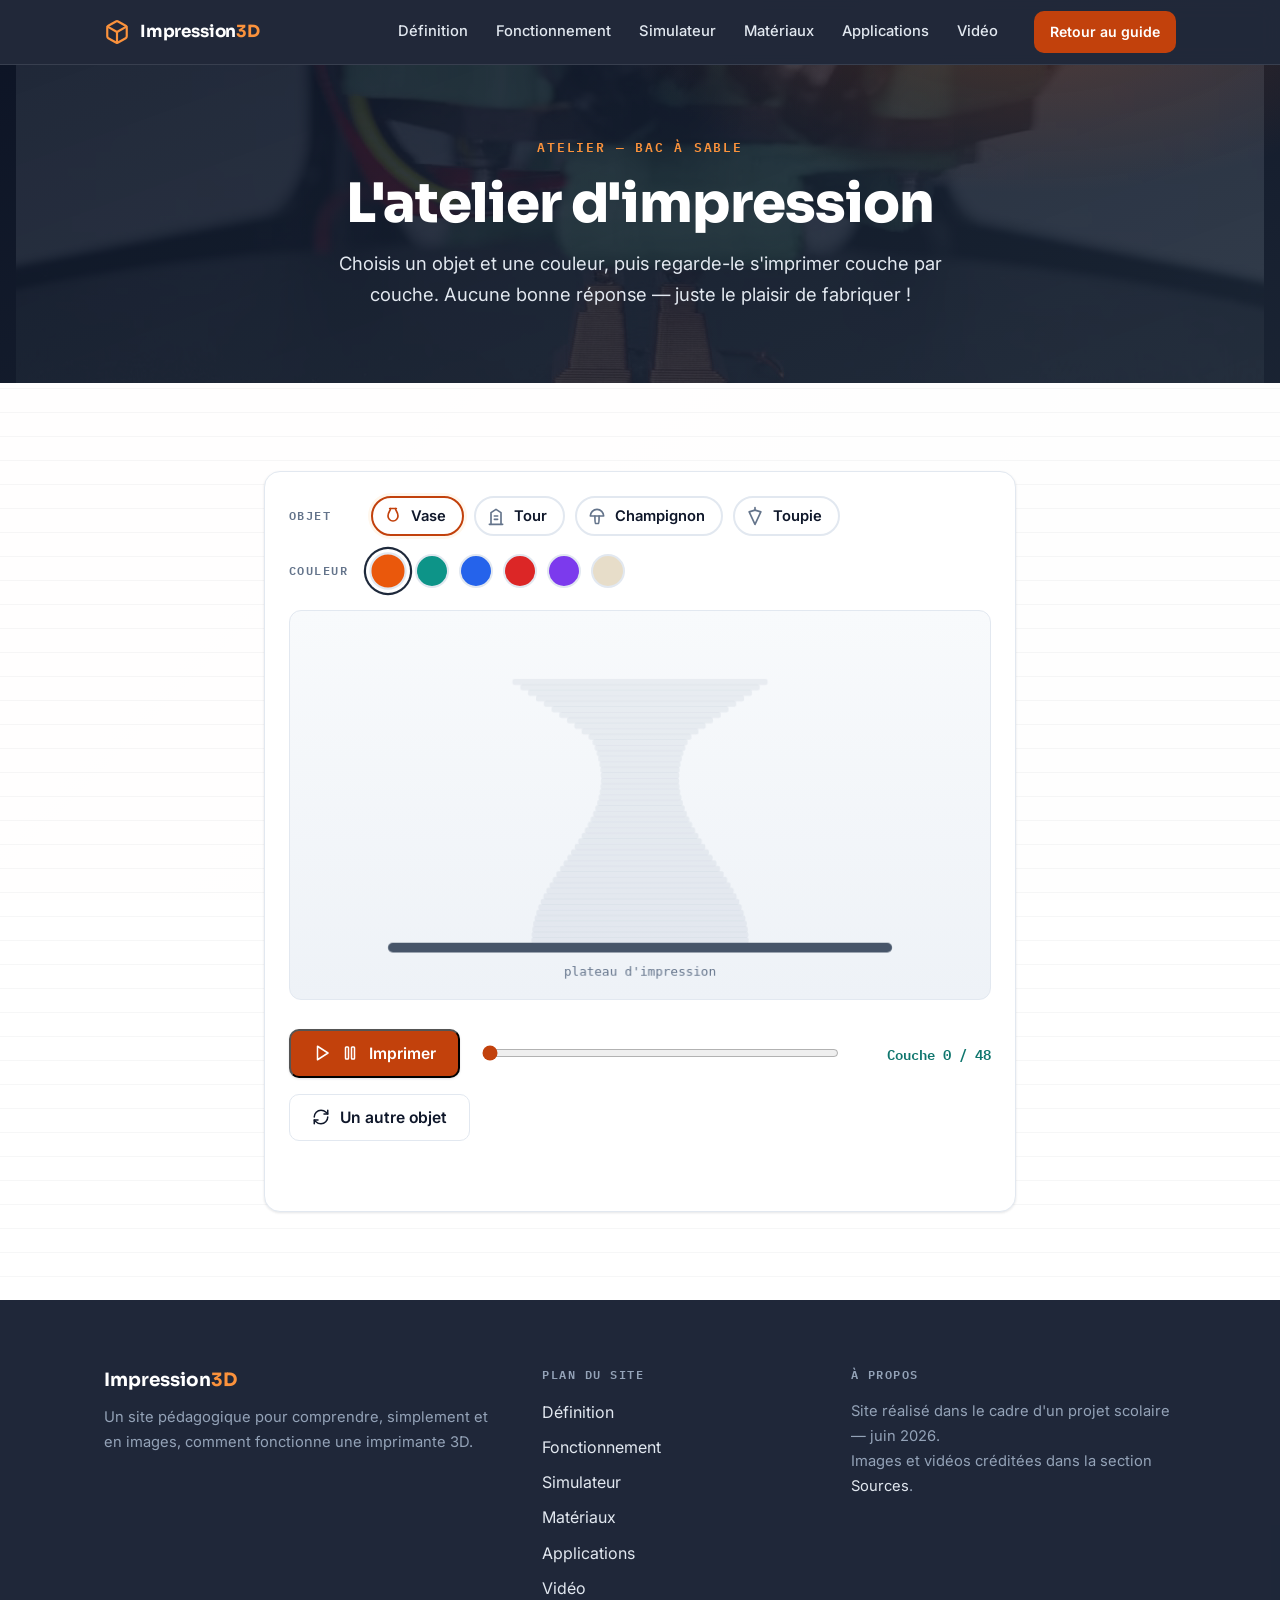
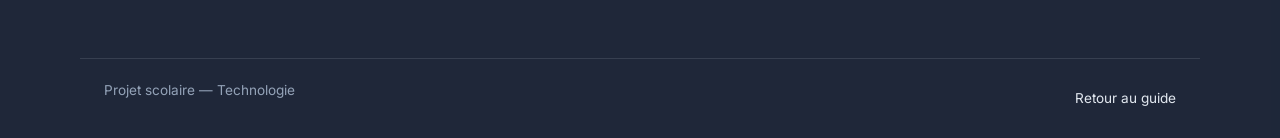
==== atelier.html @ 4b85662d "Site : comment fonctionne une imprimante 3D Site informatif en français (HTML/CSS/JS) avec guide ill" ====
<!DOCTYPE html>
<html lang="fr">
<head>
    <meta charset="UTF-8">
    <meta name="viewport" content="width=device-width, initial-scale=1.0">
    <meta name="description" content="L'atelier d'impression 3D : choisis un objet et une couleur de filament, puis regarde-le s'imprimer couche par couche.">
    <title>L'atelier — Impression 3D</title>
    <link rel="preconnect" href="https://fonts.googleapis.com">
    <link rel="preconnect" href="https://fonts.gstatic.com" crossorigin>
    <link href="https://fonts.googleapis.com/css2?family=Inter:ital,wght@0,400;0,500;0,600;1,400&family=Sora:wght@600;700;800&family=IBM+Plex+Mono:wght@500;600&display=swap" rel="stylesheet">
    <link rel="stylesheet" href="style.css">
    <script src="script.js" defer></script>
</head>
<body>

<!-- ===== Barre de navigation ===== -->
<header class="navbar">
    <div class="container navbar-inner">
        <a class="logo" href="index.html" aria-label="Retour à l'accueil">
            <svg class="logo-mark" viewBox="0 0 24 24" fill="none" stroke="currentColor" stroke-width="2" stroke-linecap="round" stroke-linejoin="round" aria-hidden="true">
                <path d="M21 8a2 2 0 0 0-1-1.73l-7-4a2 2 0 0 0-2 0l-7 4A2 2 0 0 0 3 8v8a2 2 0 0 0 1 1.73l7 4a2 2 0 0 0 2 0l7-4A2 2 0 0 0 21 16Z"/>
                <path d="m3.3 7 8.7 5 8.7-5"/><path d="M12 22V12"/>
            </svg>
            <span class="logo-text">Impression<span class="logo-accent">3D</span></span>
        </a>
        <nav class="nav-links" id="menu-principal" aria-label="Navigation principale">
            <a href="index.html#definition">Définition</a>
            <a href="index.html#fonctionnement">Fonctionnement</a>
            <a href="index.html#simulateur">Simulateur</a>
            <a href="index.html#materiaux">Matériaux</a>
            <a href="index.html#applications">Applications</a>
            <a href="index.html#video">Vidéo</a>
        </nav>
        <a class="btn btn-nav" href="index.html">Retour au guide</a>
        <button class="menu-burger" type="button" aria-expanded="false" aria-controls="menu-principal" aria-label="Ouvrir le menu">
            <svg viewBox="0 0 24 24" fill="none" stroke="currentColor" stroke-width="2" stroke-linecap="round" stroke-linejoin="round" aria-hidden="true"><line x1="4" x2="20" y1="6" y2="6"/><line x1="4" x2="20" y1="12" y2="12"/><line x1="4" x2="20" y1="18" y2="18"/></svg>
        </button>
    </div>
</header>

<!-- ===== En-tête de page (vidéo en boucle) ===== -->
<div class="entete-page">
    <video class="entete-video" autoplay muted loop playsinline aria-hidden="true" tabindex="-1">
        <source src="videos/impression-3d-timelapse.webm" type="video/webm">
    </video>
    <div class="entete-overlay" aria-hidden="true"></div>
    <div class="container narrow entete-contenu">
        <p class="eyebrow eyebrow-light centre">Atelier — bac à sable</p>
        <h1>L'atelier d'impression</h1>
        <p class="lead centre">
            Choisis un objet et une couleur, puis regarde-le s'imprimer couche par couche.
            Aucune bonne réponse — juste le plaisir de fabriquer&nbsp;!
        </p>
    </div>
</div>

<main>
    <section class="section">
        <div class="container narrow">

            <div class="simulateur-carte">
                <!-- Sélecteurs : objet + couleur -->
                <div class="atelier-pickers">
                    <div class="picker-groupe">
                        <span class="picker-label" id="label-objet">Objet</span>
                        <div class="chips" role="group" aria-labelledby="label-objet">
                            <button type="button" class="chip-objet actif" data-objet="0" aria-pressed="true">
                                <svg viewBox="0 0 24 24" fill="none" stroke="currentColor" stroke-width="2" stroke-linecap="round" stroke-linejoin="round" aria-hidden="true"><path d="M8 3h8"/><path d="M9 3c0 3-3 4-3 9a6 6 0 0 0 12 0c0-5-3-6-3-9"/></svg>
                                Vase
                            </button>
                            <button type="button" class="chip-objet" data-objet="1" aria-pressed="false">
                                <svg viewBox="0 0 24 24" fill="none" stroke="currentColor" stroke-width="2" stroke-linecap="round" stroke-linejoin="round" aria-hidden="true"><path d="M6 22V8l6-4 6 4v14"/><path d="M4 22h16"/><path d="M10 12h4M10 16h4"/></svg>
                                Tour
                            </button>
                            <button type="button" class="chip-objet" data-objet="2" aria-pressed="false">
                                <svg viewBox="0 0 24 24" fill="none" stroke="currentColor" stroke-width="2" stroke-linecap="round" stroke-linejoin="round" aria-hidden="true"><path d="M4 12a8 8 0 0 1 16 0Z"/><path d="M9.5 12c0 4 0 9 .5 9h4c.5 0 .5-5 .5-9"/></svg>
                                Champignon
                            </button>
                            <button type="button" class="chip-objet" data-objet="3" aria-pressed="false">
                                <svg viewBox="0 0 24 24" fill="none" stroke="currentColor" stroke-width="2" stroke-linecap="round" stroke-linejoin="round" aria-hidden="true"><path d="M12 2v3"/><path d="M5 7l7-2 7 2-7 15z"/></svg>
                                Toupie
                            </button>
                        </div>
                    </div>
                    <div class="picker-groupe">
                        <span class="picker-label" id="label-couleur">Couleur</span>
                        <div class="chips" role="group" aria-labelledby="label-couleur">
                            <button type="button" class="chip-couleur actif" data-hex="#ea580c" style="background-color:#ea580c" aria-label="Orange" aria-pressed="true"></button>
                            <button type="button" class="chip-couleur" data-hex="#0d9488" style="background-color:#0d9488" aria-label="Turquoise" aria-pressed="false"></button>
                            <button type="button" class="chip-couleur" data-hex="#2563eb" style="background-color:#2563eb" aria-label="Bleu" aria-pressed="false"></button>
                            <button type="button" class="chip-couleur" data-hex="#dc2626" style="background-color:#dc2626" aria-label="Rouge" aria-pressed="false"></button>
                            <button type="button" class="chip-couleur" data-hex="#7c3aed" style="background-color:#7c3aed" aria-label="Violet" aria-pressed="false"></button>
                            <button type="button" class="chip-couleur" data-hex="#e7ddc9" style="background-color:#e7ddc9" aria-label="Ivoire" aria-pressed="false"></button>
                        </div>
                    </div>
                </div>

                <canvas id="canvas-impression" width="720" height="400"
                        role="img" aria-label="Atelier : l'objet choisi est imprimé couche par couche dans la couleur choisie"></canvas>

                <div class="simulateur-controles">
                    <button id="btn-lecture" class="btn btn-primary" type="button">
                        <svg id="icone-play" viewBox="0 0 24 24" fill="none" stroke="currentColor" stroke-width="2" stroke-linecap="round" stroke-linejoin="round" aria-hidden="true"><path d="m6 3 14 9-14 9V3z"/></svg>
                        <svg id="icone-pause" viewBox="0 0 24 24" fill="none" stroke="currentColor" stroke-width="2" stroke-linecap="round" stroke-linejoin="round" aria-hidden="true" hidden><rect x="14" y="4" width="4" height="16" rx="1"/><rect x="6" y="4" width="4" height="16" rx="1"/></svg>
                        <span id="btn-lecture-texte">Imprimer</span>
                    </button>
                    <input type="range" id="curseur-couches" min="0" max="48" value="0" step="1"
                           aria-label="Nombre de couches imprimées">
                    <p class="compteur-couches" aria-live="polite"><span id="affichage-couches">Couche 0 / 48</span></p>
                </div>

                <div class="atelier-actions">
                    <button id="btn-nouvel-objet" class="btn btn-secondaire" type="button">
                        <svg viewBox="0 0 24 24" fill="none" stroke="currentColor" stroke-width="2" stroke-linecap="round" stroke-linejoin="round" aria-hidden="true"><path d="M3 12a9 9 0 0 1 9-9 9.75 9.75 0 0 1 6.74 2.74L21 8"/><path d="M21 3v5h-5"/><path d="M21 12a9 9 0 0 1-9 9 9.75 9.75 0 0 1-6.74-2.74L3 16"/><path d="M3 21v-5h5"/></svg>
                        Un autre objet
                    </button>
                </div>

                <p class="atelier-fait" aria-live="polite"></p>

                <noscript><p class="noscript-avert">Active JavaScript pour utiliser l'atelier interactif.</p></noscript>
            </div>

        </div>
    </section>
</main>

<!-- ===== Pied de page ===== -->
<footer class="footer">
    <div class="container footer-grid">
        <div>
            <p class="footer-logo">Impression<span class="logo-accent">3D</span></p>
            <p class="footer-blurb">
                Un site pédagogique pour comprendre, simplement et en images,
                comment fonctionne une imprimante 3D.
            </p>
        </div>
        <nav aria-label="Plan du site">
            <p class="footer-titre">Plan du site</p>
            <ul>
                <li><a href="index.html#definition">Définition</a></li>
                <li><a href="index.html#fonctionnement">Fonctionnement</a></li>
                <li><a href="index.html#simulateur">Simulateur</a></li>
                <li><a href="index.html#materiaux">Matériaux</a></li>
                <li><a href="index.html#applications">Applications</a></li>
                <li><a href="index.html#video">Vidéo</a></li>
            </ul>
        </nav>
        <div>
            <p class="footer-titre">À propos</p>
            <p class="footer-blurb">
                Site réalisé dans le cadre d'un projet scolaire — juin 2026.<br>
                Images et vidéos créditées dans la section <a href="index.html#sources">Sources</a>.
            </p>
        </div>
    </div>
    <div class="container footer-bas">
        <p>Projet scolaire — Technologie</p>
        <a href="index.html">Retour au guide</a>
    </div>
</footer>

<button id="retour-haut" type="button" aria-label="Retour en haut de la page" hidden>
    <svg viewBox="0 0 24 24" fill="none" stroke="currentColor" stroke-width="2" stroke-linecap="round" stroke-linejoin="round" aria-hidden="true"><path d="m18 15-6-6-6 6"/></svg>
</button>

</body>
</html>
---- style.css ----
/* =====================================================
   Impression 3D — feuille de style
   Système de design :
   - Polices : Sora (titres), Inter (texte), IBM Plex Mono (données)
   - Couleurs sémantiques : encre ardoise + orange filament + sarcelle
   - Espacement : gamme de 8 px — Rayons : 8 / 12 / 16 px
   ===================================================== */

:root {
    /* Couleurs */
    --encre: #0f172a;
    --encre-2: #1e293b;
    --encre-douce: #475569;
    --encre-legere: #64748b;
    --surface: #ffffff;
    --fond: #f8fafc;
    --bordure: #e2e8f0;
    --primaire: #ea580c;          /* orange filament — décor */
    --primaire-fort: #c2410c;     /* orange foncé — texte & boutons (AA) */
    --primaire-pale: #fff7ed;
    --sarcelle: #0d9488;
    --sarcelle-fonce: #0f766e;
    --sarcelle-pale: #f0fdfa;
    --sur-sombre: #e2e8f0;
    --sur-sombre-vif: #fb923c;

    /* Typographie */
    --police-titres: "Sora", "Segoe UI", system-ui, sans-serif;
    --police-texte: "Inter", "Segoe UI", system-ui, sans-serif;
    --police-mono: "IBM Plex Mono", "Consolas", monospace;

    /* Effets */
    --ombre-1: 0 1px 3px rgba(15, 23, 42, 0.08), 0 1px 2px rgba(15, 23, 42, 0.04);
    --ombre-2: 0 10px 25px -5px rgba(15, 23, 42, 0.12), 0 4px 10px -6px rgba(15, 23, 42, 0.08);
    --ombre-3: 0 25px 50px -12px rgba(15, 23, 42, 0.28);
    --rayon: 12px;
    --rayon-g: 16px;
    --transition: 200ms ease-out;
}

* { box-sizing: border-box; }

html {
    scroll-behavior: smooth;
}

@media (prefers-reduced-motion: reduce) {
    html { scroll-behavior: auto; }
    *, *::before, *::after {
        animation: none !important;
        transition: none !important;
    }
    /* La brume reste affichée, figée dans un état centré agréable */
    body::before { background-position: 50% 50%; }
}

body {
    margin: 0;
    font-family: var(--police-texte);
    font-size: 1rem;
    line-height: 1.7;
    color: var(--encre);
    background-color: var(--fond);
    -webkit-font-smoothing: antialiased;
}

/* ===== Brume d'atelier — ambiance derrière tout le site (CSS seul) =====
   Un dégradé très léger aux couleurs de la marque dérive lentement.
   Il transparaît à travers les sections translucides : les zones claires
   « respirent » sans vidéo de fond et sans nuire à la lecture. */
body::before {
    content: "";
    position: fixed;
    inset: 0;
    z-index: -2;
    pointer-events: none;
    background: linear-gradient(-45deg,
        rgba(234, 88, 12, 0.07),
        rgba(13, 148, 136, 0.06),
        rgba(15, 23, 42, 0.04),
        rgba(234, 88, 12, 0.06));
    background-size: 400% 400%;
    animation: derive 20s ease-in-out infinite;
}

@keyframes derive {
    0%   { background-position: 0% 0%; }
    50%  { background-position: 100% 100%; }
    100% { background-position: 0% 0%; }
}

::selection {
    background: var(--primaire);
    color: #ffffff;
}

:focus-visible {
    outline: 3px solid var(--primaire);
    outline-offset: 2px;
    border-radius: 4px;
}

img { display: block; max-width: 100%; height: auto; }

.container {
    max-width: 1120px;
    margin: 0 auto;
    padding: 0 24px;
}

.container.narrow { max-width: 800px; }

/* Les ancres s'arrêtent sous la barre de navigation collante */
section[id] { scroll-margin-top: 88px; }

/* =====================================================
   Typographie
   ===================================================== */

h1, h2, h3 {
    font-family: var(--police-titres);
    line-height: 1.2;
    margin: 0 0 16px;
    letter-spacing: -0.02em;
    color: var(--encre);
}

h1 { font-size: clamp(2.2rem, 4.5vw, 3.4rem); font-weight: 800; }
h2 { font-size: clamp(1.6rem, 3vw, 2.2rem); font-weight: 700; }
h3 { font-size: 1.2rem; font-weight: 700; margin-bottom: 8px; }

p { margin: 0 0 16px; }

.centre { text-align: center; }            /* mise en forme : centré */

.eyebrow {
    font-family: var(--police-mono);
    font-size: 0.8rem;
    font-weight: 600;
    text-transform: uppercase;
    letter-spacing: 0.14em;
    color: var(--primaire-fort);            /* couleur de police n°2 */
    margin-bottom: 12px;
}

.eyebrow-light { color: var(--sur-sombre-vif); }

.lead {
    font-size: 1.15rem;
    color: var(--sur-sombre);
    max-width: 34em;
}

.section-intro {
    color: var(--encre-douce);              /* couleur de police n°3 */
    max-width: 44em;
    margin: 0 auto 40px;
}

.texte-accent { color: var(--primaire-fort); }

.donnee {
    font-family: var(--police-mono);
    font-weight: 600;
    font-size: 0.92em;
    color: var(--primaire-fort);
    background: var(--primaire-pale);
    padding: 1px 6px;
    border-radius: 6px;
    white-space: nowrap;
}

/* =====================================================
   Barre de navigation
   ===================================================== */

.navbar {
    position: sticky;
    top: 0;
    z-index: 100;
    background: rgba(15, 23, 42, 0.92);
    backdrop-filter: blur(10px);
    border-bottom: 1px solid rgba(226, 232, 240, 0.12);
}

.navbar-inner {
    display: flex;
    align-items: center;
    gap: 24px;
    height: 64px;
}

.logo {
    display: inline-flex;
    align-items: center;
    gap: 10px;
    text-decoration: none;
    color: #ffffff;
}

.logo-mark {
    width: 26px;
    height: 26px;
    color: var(--sur-sombre-vif);
    flex-shrink: 0;
}

.logo-text {
    font-family: var(--police-titres);
    font-weight: 700;
    font-size: 1.05rem;
    letter-spacing: -0.01em;
}

.logo-accent { color: var(--sur-sombre-vif); }

.nav-links {
    display: flex;
    gap: 4px;
    margin-left: auto;
}

.nav-links a {
    color: var(--sur-sombre);
    text-decoration: none;
    font-size: 0.92rem;
    font-weight: 500;
    padding: 8px 12px;
    border-radius: 8px;
    transition: color var(--transition), background-color var(--transition);
}

.nav-links a:hover {
    color: #ffffff;
    background: rgba(255, 255, 255, 0.08);
}

/* Lien de la section en cours de lecture (scrollspy) */
.nav-links a.actif {
    color: #ffffff;
    background: rgba(251, 146, 60, 0.16);
}

/* Bouton du menu mobile */
.menu-burger {
    display: none;
    align-items: center;
    justify-content: center;
    width: 44px;
    height: 44px;
    background: none;
    border: 1px solid rgba(255, 255, 255, 0.25);
    border-radius: 10px;
    color: #ffffff;
    cursor: pointer;
}

.menu-burger svg { width: 22px; height: 22px; }

/* =====================================================
   Boutons
   ===================================================== */

.btn {
    display: inline-flex;
    align-items: center;
    gap: 10px;
    font-family: var(--police-texte);
    font-weight: 600;
    font-size: 0.98rem;
    text-decoration: none;
    padding: 13px 22px;
    border-radius: 10px;
    cursor: pointer;
    transition: background-color var(--transition), transform var(--transition), box-shadow var(--transition);
}

.btn svg { width: 18px; height: 18px; flex-shrink: 0; }

.btn:active { transform: scale(0.97); }

.btn-primary {
    background: var(--primaire-fort);
    color: #ffffff;
    box-shadow: var(--ombre-1);
}

.btn-primary:hover {
    background: #9a3412;
    box-shadow: var(--ombre-2);
    transform: translateY(-1px);
}

.btn-ghost {
    color: #ffffff;
    border: 1px solid rgba(255, 255, 255, 0.28);
}

.btn-ghost:hover { background: rgba(255, 255, 255, 0.08); }

.btn-nav {
    background: var(--primaire-fort);
    color: #ffffff;
    font-size: 0.88rem;
    padding: 9px 16px;
    white-space: nowrap;
    margin-left: auto;
}

/* Sur grand écran, le menu pousse déjà le bouton à droite */
@media (min-width: 761px) {
    .btn-nav { margin-left: 0; }
}

.btn-nav:hover { background: #9a3412; }

/* =====================================================
   Section héros
   ===================================================== */

.hero {
    position: relative;
    overflow: hidden;
    background: linear-gradient(160deg, #0f172a 0%, #1e293b 100%);  /* secours si la vidéo ne charge pas */
    color: #ffffff;
    padding: 88px 0 96px;
}

/* Vidéo en boucle, propre au héros (décorative) */
.hero-video {
    position: absolute;
    inset: 0;
    width: 100%;
    height: 100%;
    object-fit: cover;
}

/* Voile sombre : garantit la lisibilité du texte sur la vidéo */
.hero-overlay {
    position: absolute;
    inset: 0;
    background:
        radial-gradient(900px 420px at 85% -10%, rgba(234, 88, 12, 0.22), transparent 60%),
        radial-gradient(700px 380px at -10% 110%, rgba(13, 148, 136, 0.18), transparent 60%),
        linear-gradient(160deg, rgba(15, 23, 42, 0.92) 0%, rgba(15, 23, 42, 0.85) 55%, rgba(30, 41, 59, 0.90) 100%);
}

.hero-grid {
    position: relative;
    z-index: 1;
    display: grid;
    grid-template-columns: 1.05fr 0.95fr;
    gap: 56px;
    align-items: center;
}

.hero h1 { color: #ffffff; margin-bottom: 20px; }

.text-gradient {
    background: linear-gradient(90deg, #fb923c, #fbbf24);
    -webkit-background-clip: text;
    background-clip: text;
    color: transparent;
}

.hero-actions {
    display: flex;
    flex-wrap: wrap;
    gap: 14px;
    margin: 28px 0 40px;
}

.hero-stats {
    display: flex;
    gap: 40px;
    margin: 0;
    padding: 24px 0 0;
    border-top: 1px solid rgba(255, 255, 255, 0.14);
}

.stat-value {
    font-family: var(--police-mono);
    font-size: 1.35rem;
    font-weight: 600;
    color: var(--sur-sombre-vif);            /* couleur de police n°4 */
}

.stat-label {
    margin: 2px 0 0;
    font-size: 0.85rem;
    color: #94a3b8;
}

.hero-media { position: relative; }

.media-frame {
    margin: 0;
    background: var(--surface);
    border-radius: var(--rayon-g);
    padding: 10px;
    box-shadow: var(--ombre-3);
}

.media-frame img {
    border-radius: calc(var(--rayon-g) - 6px);
    width: 100%;
    aspect-ratio: 4 / 3;
    object-fit: cover;
}

#materiaux .media-frame { box-shadow: var(--ombre-2); }
#materiaux .media-frame img { aspect-ratio: 16 / 10; }

.media-frame figcaption {
    font-size: 0.78rem;
    font-style: italic;
    color: var(--encre-legere);
    padding: 8px 6px 2px;
}

.floating-badge {
    position: absolute;
    top: -18px;
    left: -14px;
    display: inline-flex;
    align-items: center;
    gap: 8px;
    background: var(--surface);
    color: var(--encre);
    font-weight: 600;
    font-size: 0.85rem;
    padding: 10px 16px;
    border-radius: 999px;
    box-shadow: var(--ombre-2);
}

.floating-badge svg { width: 18px; height: 18px; color: var(--primaire-fort); }

/* =====================================================
   Sections
   ===================================================== */

/* Sections translucides : la brume colorée transparaît subtilement.
   Une fine texture de « lignes de couche » rappelle l'impression 3D. */
.section {
    position: relative;
    overflow: hidden;
    padding: 88px 0;
    background: rgba(255, 255, 255, 0.92);
}

.section-alt { background: rgba(248, 250, 252, 0.86); }

.section::before {
    content: "";
    position: absolute;
    inset: 0;
    z-index: 0;
    pointer-events: none;
    background: repeating-linear-gradient(
        0deg,
        transparent 0 23px,
        rgba(15, 23, 42, 0.035) 23px 24px);
}

.section > .container { position: relative; z-index: 1; }

/* =====================================================
   Cartes
   ===================================================== */

.cards-3 {
    display: grid;
    grid-template-columns: repeat(3, 1fr);
    gap: 24px;
    margin-bottom: 48px;
}

.cards-grid {
    display: grid;
    grid-template-columns: repeat(auto-fit, minmax(230px, 1fr));
    gap: 24px;
}

.card {
    background: var(--surface);
    border: 1px solid var(--bordure);
    border-radius: var(--rayon-g);
    padding: 28px;
    box-shadow: var(--ombre-1);
    transition: transform var(--transition), box-shadow var(--transition);
}

.card:hover {
    transform: translateY(-4px);
    box-shadow: var(--ombre-2);
}

.card p:last-child { margin-bottom: 0; color: var(--encre-douce); font-size: 0.95rem; }

.card-icon {
    display: inline-flex;
    align-items: center;
    justify-content: center;
    width: 48px;
    height: 48px;
    border-radius: 12px;
    background: var(--primaire-pale);
    color: var(--primaire-fort);
    margin-bottom: 18px;
}

.card-icon svg { width: 24px; height: 24px; }

.card-icon-teal {
    background: var(--sarcelle-pale);
    color: var(--sarcelle-fonce);
}

.card-step {
    font-family: var(--police-mono);
    font-size: 0.75rem;
    font-weight: 600;
    text-transform: uppercase;
    letter-spacing: 0.12em;
    color: var(--encre-legere);
    margin-bottom: 4px;
}

.card-compacte { padding: 24px; }

/* =====================================================
   Encadré, schéma, citation
   ===================================================== */

.callout {
    display: flex;
    gap: 16px;
    align-items: flex-start;
    background: var(--primaire-pale);
    border: 1px solid #fed7aa;
    border-radius: var(--rayon);
    padding: 18px 22px;
    margin-top: 32px;
}

.callout-icon {
    width: 24px;
    height: 24px;
    color: var(--primaire-fort);
    flex-shrink: 0;
    margin-top: 4px;
}

.callout p { margin: 0; }

.diagramme {
    margin: 0;
    background: var(--surface);
    border: 1px solid var(--bordure);
    border-radius: var(--rayon-g);
    padding: 28px;
    box-shadow: var(--ombre-1);
    text-align: center;
}

.diagramme svg { max-width: 760px; width: 100%; height: auto; }

.diagramme figcaption {
    font-size: 0.82rem;
    font-style: italic;
    color: var(--encre-legere);
    margin-top: 10px;
}

.citation {
    text-align: right;                       /* mise en forme : aligné à droite */
    font-family: var(--police-titres);
    font-size: 1.25rem;
    font-weight: 600;
    line-height: 1.5;
    color: var(--encre-2);
    border-right: 4px solid var(--primaire);
    padding: 8px 24px 8px 0;
    margin: 56px 0 0 auto;
    max-width: 36em;
}

.citation cite {
    display: block;
    font-family: var(--police-texte);
    font-style: normal;
    font-weight: 400;
    font-size: 0.9rem;
    color: var(--encre-legere);
    margin-top: 10px;
}

/* =====================================================
   Disposition à deux colonnes
   ===================================================== */

.deux-colonnes {
    display: grid;
    grid-template-columns: 1fr 1fr;
    gap: 48px;
    align-items: center;
    margin: 40px 0 48px;
}

/* =====================================================
   Tableau
   ===================================================== */

.table-wrap {
    background: var(--surface);
    border: 1px solid var(--bordure);
    border-radius: var(--rayon-g);
    box-shadow: var(--ombre-1);
    overflow-x: auto;
}

table {
    width: 100%;
    border-collapse: collapse;
    font-size: 0.95rem;
}

caption {
    caption-side: top;
    text-align: left;
    font-family: var(--police-titres);
    font-weight: 700;
    color: var(--encre);
    padding: 20px 24px 12px;
}

th, td {
    padding: 14px 24px;
    text-align: left;
    border-top: 1px solid var(--bordure);
    vertical-align: top;
}

thead th {
    font-family: var(--police-mono);
    font-size: 0.75rem;
    font-weight: 600;
    text-transform: uppercase;
    letter-spacing: 0.1em;
    color: var(--encre-legere);
    background: var(--fond);
}

tbody th {
    font-family: var(--police-titres);
    font-weight: 700;
    color: var(--primaire-fort);
    white-space: nowrap;
}

tbody td { color: var(--encre-douce); }

tbody tr { transition: background-color var(--transition); }
tbody tr:hover { background: var(--fond); }

.badge {
    display: inline-block;
    font-size: 0.8rem;
    font-weight: 600;
    padding: 3px 12px;
    border-radius: 999px;
    white-space: nowrap;
}

.badge-vert  { background: #dcfce7; color: #166534; }   /* couleur n°5 */
.badge-ambre { background: #fef3c7; color: #92400e; }   /* couleur n°6 */
.badge-rouge { background: #fee2e2; color: #991b1b; }   /* couleur n°7 */

/* =====================================================
   Vidéo
   ===================================================== */

.cadre-video {
    aspect-ratio: 16 / 9;
    background: var(--encre);
    border-radius: var(--rayon-g);
    overflow: hidden;
    box-shadow: var(--ombre-2);
}

.cadre-video iframe {
    width: 100%;
    height: 100%;
    border: 0;
    display: block;
}

/* =====================================================
   Bande d'appel à l'action (vidéo en boucle)
   ===================================================== */

.bande-cta {
    position: relative;
    overflow: hidden;
    background: linear-gradient(160deg, #0f172a 0%, #1e293b 100%);
    color: #ffffff;
    text-align: center;
    padding: 80px 0;
}

.bande-video {
    position: absolute;
    inset: 0;
    width: 100%;
    height: 100%;
    object-fit: cover;
}

.bande-overlay {
    position: absolute;
    inset: 0;
    background: linear-gradient(160deg, rgba(15, 23, 42, 0.86) 0%, rgba(15, 23, 42, 0.76) 100%);
}

.bande-contenu { position: relative; z-index: 1; }

.bande-contenu h2 { color: #ffffff; }

.bande-contenu p {
    color: var(--sur-sombre);
    margin-bottom: 28px;
}

/* =====================================================
   Simulateur d'impression
   ===================================================== */

.simulateur-carte {
    background: var(--surface);
    border: 1px solid var(--bordure);
    border-radius: var(--rayon-g);
    padding: 24px;
    box-shadow: var(--ombre-1);
}

#canvas-impression {
    width: 100%;
    height: auto;
    background: linear-gradient(180deg, #f8fafc 0%, #eef2f7 100%);
    border: 1px solid var(--bordure);
    border-radius: var(--rayon);
}

.simulateur-controles {
    display: flex;
    align-items: center;
    gap: 20px;
    margin-top: 20px;
}

#curseur-couches {
    flex: 1;
    accent-color: var(--primaire-fort);
    cursor: pointer;
    min-height: 24px;
}

.compteur-couches {
    font-family: var(--police-mono);
    font-size: 0.85rem;
    font-weight: 600;
    color: var(--sarcelle-fonce);
    white-space: nowrap;
    margin: 0;
    min-width: 130px;
    text-align: right;
}

/* =====================================================
   Animations d'apparition au défilement
   ===================================================== */

.reveal {
    opacity: 0;
    transform: translateY(24px);
    transition: opacity 500ms ease-out, transform 500ms ease-out;
}

.reveal.visible {
    opacity: 1;
    transform: none;
}

/* =====================================================
   Bouton « retour en haut »
   ===================================================== */

#retour-haut {
    position: fixed;
    right: 24px;
    bottom: 24px;
    z-index: 90;
    width: 48px;
    height: 48px;
    display: flex;
    align-items: center;
    justify-content: center;
    background: var(--encre);
    color: #ffffff;
    border: none;
    border-radius: 50%;
    box-shadow: var(--ombre-2);
    cursor: pointer;
    transition: background-color var(--transition), transform var(--transition);
}

#retour-haut[hidden] { display: none; }

#retour-haut:hover {
    background: var(--primaire-fort);
    transform: translateY(-2px);
}

#retour-haut svg { width: 22px; height: 22px; }

/* =====================================================
   Sources
   ===================================================== */

.liste-sources {
    list-style: none;
    margin: 0;
    padding: 0;
    display: grid;
    gap: 12px;
}

.liste-sources li {
    background: var(--surface);
    border: 1px solid var(--bordure);
    border-radius: var(--rayon);
    padding: 16px 22px;
    transition: box-shadow var(--transition);
}

.liste-sources li:hover { box-shadow: var(--ombre-1); }

.liste-sources a {
    display: inline-flex;
    align-items: center;
    gap: 8px;
    font-weight: 600;
    color: var(--primaire-fort);
    text-decoration: none;
}

.liste-sources a:hover { text-decoration: underline; }

.liste-sources a svg { width: 15px; height: 15px; flex-shrink: 0; }

.liste-sources span {
    display: block;
    font-size: 0.88rem;
    color: var(--encre-legere);
    margin-top: 2px;
}

/* =====================================================
   Quiz (page quiz.html)
   ===================================================== */

.entete-page {
    position: relative;
    overflow: hidden;
    background: linear-gradient(160deg, #0f172a 0%, #1e293b 100%);
    color: #ffffff;
    text-align: center;
    padding: 72px 0;
}

.entete-video {
    position: absolute;
    inset: 0;
    width: 100%;
    height: 100%;
    object-fit: cover;
}

.entete-overlay {
    position: absolute;
    inset: 0;
    background:
        radial-gradient(700px 320px at 80% -20%, rgba(234, 88, 12, 0.22), transparent 60%),
        linear-gradient(160deg, rgba(15, 23, 42, 0.90) 0%, rgba(30, 41, 59, 0.86) 100%);
}

.entete-contenu { position: relative; z-index: 1; }

.entete-page h1 { color: #ffffff; margin-bottom: 12px; }

.entete-page .lead { margin: 0 auto; }

/* --- Atelier d'impression (sélecteurs d'objet et de couleur) --- */

.atelier-pickers {
    display: flex;
    flex-direction: column;
    gap: 18px;
    margin-bottom: 22px;
}

.picker-groupe {
    display: flex;
    flex-wrap: wrap;
    align-items: center;
    gap: 12px;
}

.picker-label {
    font-family: var(--police-mono);
    font-size: 0.75rem;
    font-weight: 600;
    text-transform: uppercase;
    letter-spacing: 0.12em;
    color: var(--encre-legere);
    min-width: 70px;
}

.chips { display: flex; flex-wrap: wrap; gap: 10px; }

/* Pastilles d'objet : glyphe + nom */
.chip-objet {
    display: inline-flex;
    align-items: center;
    gap: 8px;
    font-family: var(--police-texte);
    font-size: 0.92rem;
    font-weight: 600;
    color: var(--encre);
    background: var(--surface);
    border: 2px solid var(--bordure);
    border-radius: 999px;
    padding: 8px 16px 8px 10px;
    cursor: pointer;
    transition: border-color var(--transition), box-shadow var(--transition), transform var(--transition);
}

.chip-objet svg { width: 20px; height: 20px; color: var(--encre-legere); }

.chip-objet:hover { border-color: var(--primaire); transform: translateY(-1px); }

.chip-objet.actif {
    border-color: var(--primaire-fort);
    box-shadow: 0 0 0 3px var(--primaire-pale);
}

.chip-objet.actif svg { color: var(--primaire-fort); }

/* Pastilles de couleur : ronds de filament */
.chip-couleur {
    width: 34px;
    height: 34px;
    border-radius: 50%;
    border: 2px solid var(--bordure);
    padding: 0;
    cursor: pointer;
    transition: transform var(--transition), box-shadow var(--transition);
}

.chip-couleur:hover { transform: scale(1.1); }

.chip-couleur.actif {
    box-shadow: 0 0 0 3px var(--surface), 0 0 0 5px var(--encre-2);
    transform: scale(1.1);
}

/* Message ludique révélé en fin d'impression */
.atelier-fait {
    display: flex;
    align-items: center;
    gap: 10px;
    background: var(--sarcelle-pale);
    color: #115e59;
    border-radius: var(--rayon);
    padding: 14px 18px;
    margin: 18px 0 0;
    font-size: 0.95rem;
    opacity: 0;
    transition: opacity 300ms ease-out;
}

.atelier-fait.visible { opacity: 1; }

.atelier-fait svg { width: 20px; height: 20px; flex-shrink: 0; color: var(--sarcelle-fonce); }

.atelier-actions {
    display: flex;
    flex-wrap: wrap;
    gap: 12px;
    margin-top: 16px;
}

.btn-secondaire {
    background: var(--surface);
    color: var(--encre);
    border: 1px solid var(--bordure);
}

.btn-secondaire:hover { border-color: var(--encre-legere); background: var(--fond); }

.noscript-avert {
    background: #fee2e2;
    color: #991b1b;
    border-radius: var(--rayon);
    padding: 14px 18px;
    text-align: center;
}

/* =====================================================
   Pied de page
   ===================================================== */

.footer {
    background: rgba(15, 23, 42, 0.93);
    color: var(--sur-sombre);
    padding: 64px 0 0;
}

.footer-grid {
    display: grid;
    grid-template-columns: 1.2fr 0.8fr 1fr;
    gap: 48px;
    padding-bottom: 48px;
}

.footer-logo {
    font-family: var(--police-titres);
    font-weight: 700;
    font-size: 1.15rem;
    color: #ffffff;
    margin-bottom: 10px;
}

.footer-titre {
    font-family: var(--police-mono);
    font-size: 0.78rem;
    font-weight: 600;
    text-transform: uppercase;
    letter-spacing: 0.12em;
    color: #94a3b8;
    margin-bottom: 14px;
}

.footer-blurb { font-size: 0.92rem; color: #94a3b8; }

.footer ul { list-style: none; margin: 0; padding: 0; }
.footer ul li { margin-bottom: 8px; }

.footer a { color: var(--sur-sombre); text-decoration: none; transition: color var(--transition); }
.footer a:hover { color: var(--sur-sombre-vif); }

.footer-bas {
    display: flex;
    justify-content: space-between;
    align-items: center;
    border-top: 1px solid rgba(226, 232, 240, 0.12);
    padding-top: 20px;
    padding-bottom: 20px;
    font-size: 0.85rem;
    color: #94a3b8;
}

/* =====================================================
   Adaptation aux petits écrans
   ===================================================== */

@media (max-width: 900px) {
    .hero-grid { grid-template-columns: 1fr; gap: 40px; }
    .hero { padding: 64px 0; }
    .cards-3 { grid-template-columns: 1fr; }
    .deux-colonnes { grid-template-columns: 1fr; gap: 28px; }
    .footer-grid { grid-template-columns: 1fr; gap: 32px; }
    .hero-stats { flex-wrap: wrap; gap: 24px; }
}

@media (max-width: 760px) {
    .container { padding: 0 16px; }
    .navbar-inner { gap: 8px; }
    .menu-burger { display: flex; flex-shrink: 0; }
    .btn-nav { font-size: 0.8rem; padding: 8px 12px; }
    .nav-links { display: none; }

    /* Menu déroulant ouvert par le bouton hamburger */
    .navbar.nav-ouvert .nav-links {
        display: flex;
        flex-direction: column;
        position: absolute;
        top: 64px;
        left: 0;
        right: 0;
        margin: 0;
        padding: 8px 24px 16px;
        background: #0f172a;
        border-bottom: 1px solid rgba(226, 232, 240, 0.12);
        box-shadow: var(--ombre-2);
    }

    .navbar.nav-ouvert .nav-links a { padding: 12px; }

    .section { padding: 56px 0; }
    .citation { text-align: right; font-size: 1.1rem; }
    .floating-badge { top: auto; bottom: -16px; left: 12px; }

    .simulateur-controles { flex-wrap: wrap; }
    .compteur-couches { width: 100%; text-align: left; }

    /* Brume figée sur mobile pour préserver la batterie */
    body::before { animation: none; background-position: 50% 50%; }
}
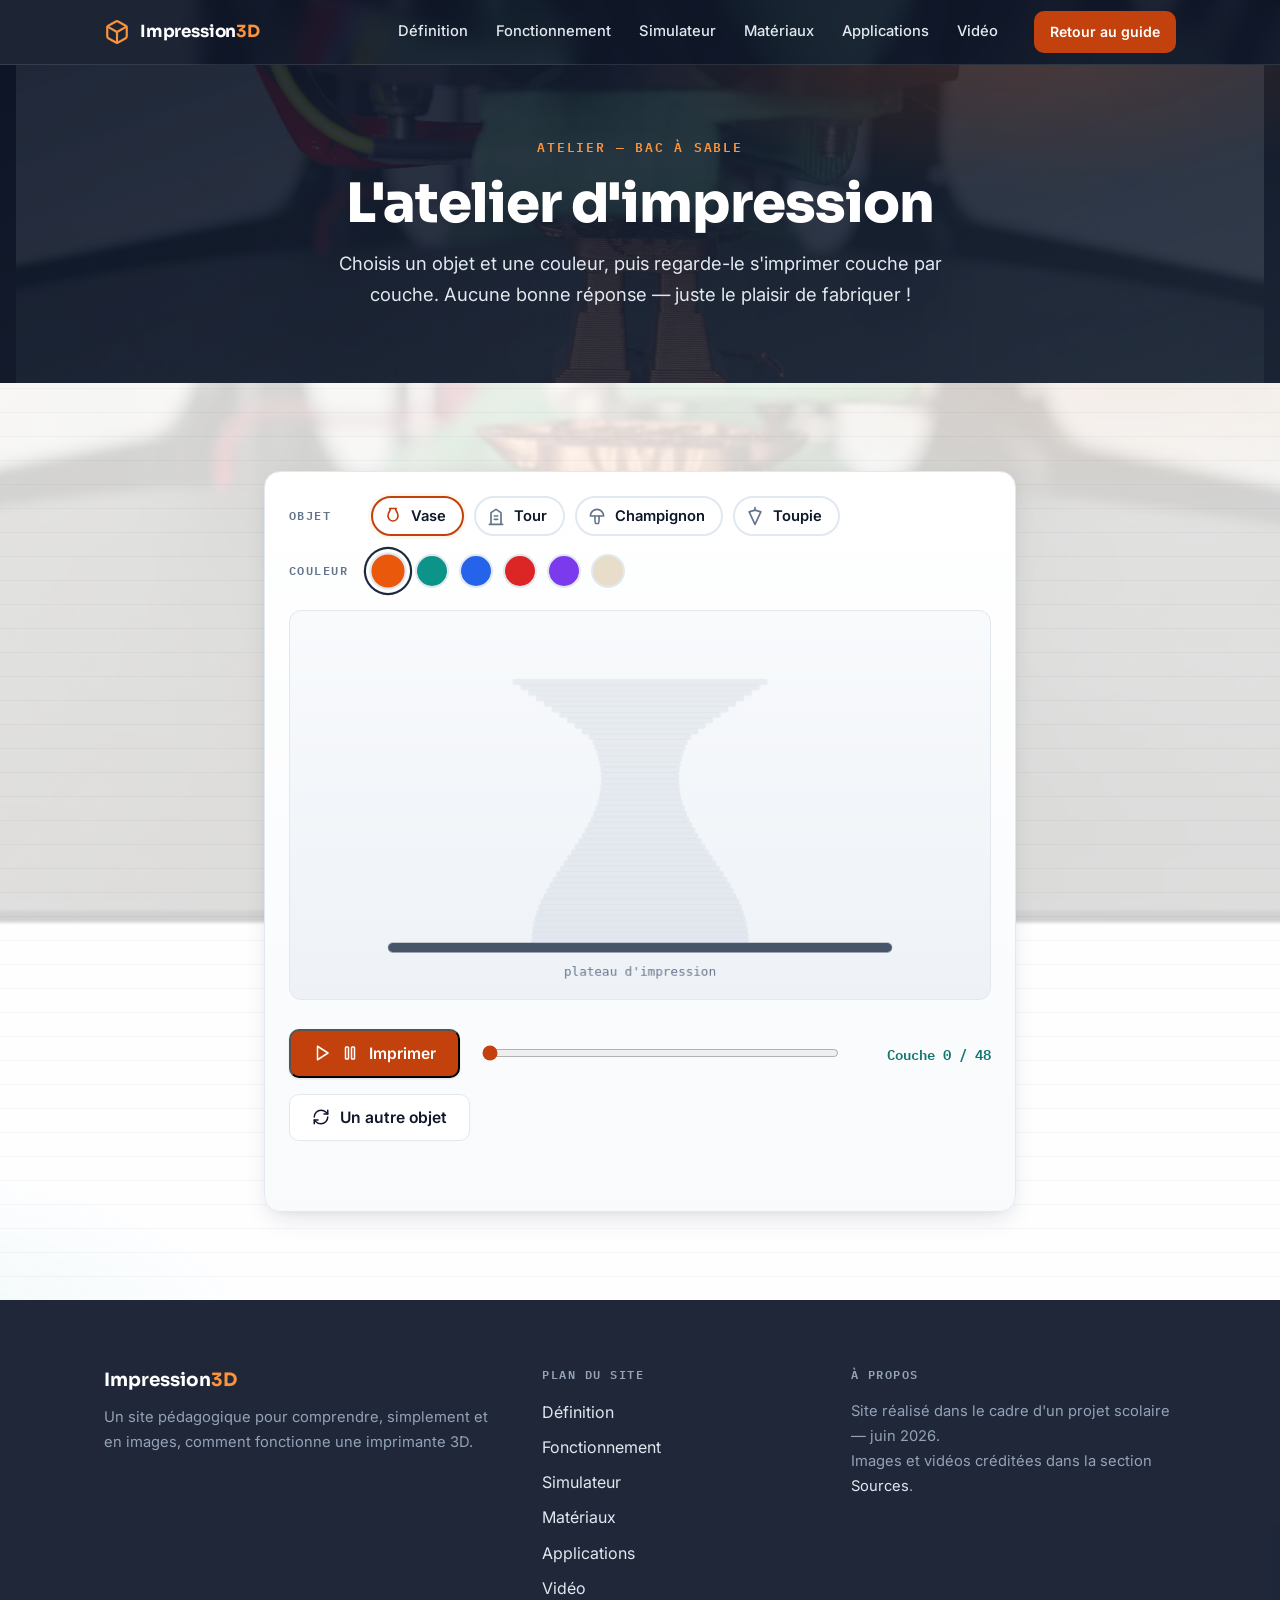
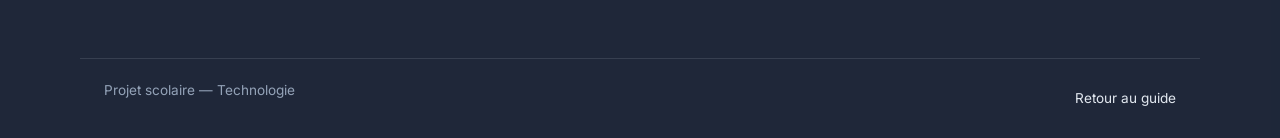
==== commit d0e7aae0: "feat: vidéo en boucle en fond des sections claires (lisibilité préservée)" ====
--- a/atelier.html
+++ b/atelier.html
@@ -12,6 +12,11 @@
     <script src="script.js" defer></script>
 </head>
 <body>
+
+<!-- ===== Vidéo de fond, derrière les sections claires (décorative) ===== -->
+<video class="fond-video" autoplay muted loop playsinline aria-hidden="true" tabindex="-1">
+    <source src="videos/impression-3d-timelapse.webm" type="video/webm">
+</video>
 
 <!-- ===== Barre de navigation ===== -->
 <header class="navbar">
--- a/style.css
+++ b/style.css
@@ -89,6 +89,28 @@
     100% { background-position: 0% 0%; }
 }
 
+/* ===== Vidéo de fond derrière les sections claires =====
+   Le timelapse passe en arrière-plan fixe, adouci et éclairci.
+   Les sections claires sont légèrement translucides : la vidéo
+   transparaît comme une texture vivante, sans gêner la lecture du
+   texte foncé. */
+.fond-video {
+    position: fixed;
+    inset: 0;
+    width: 100%;
+    height: 100%;
+    object-fit: cover;
+    z-index: -3;
+    pointer-events: none;
+    filter: saturate(0.82) brightness(1.12) blur(1.5px);
+    transform: scale(1.05);
+}
+
+@media (prefers-reduced-motion: reduce) {
+    /* La vidéo est mise en pause par le script ; on l'adoucit encore */
+    .fond-video { filter: saturate(0.7) brightness(1.18) blur(2px); }
+}
+
 ::selection {
     background: var(--primaire);
     color: #ffffff;
@@ -446,24 +468,73 @@
     position: relative;
     overflow: hidden;
     padding: 88px 0;
-    background: rgba(255, 255, 255, 0.92);
-}
-
-.section-alt { background: rgba(248, 250, 252, 0.86); }
-
+    background: rgba(255, 255, 255, 0.82);
+}
+
+.section-alt { background: rgba(248, 250, 252, 0.76); }
+
+/* Ambiance des sections claires : halos de marque très doux superposés
+   aux fines « lignes de couche » qui rappellent l'impression 3D.
+   Les halos s'inversent sur les sections alternées pour créer du rythme. */
 .section::before {
     content: "";
     position: absolute;
     inset: 0;
     z-index: 0;
     pointer-events: none;
-    background: repeating-linear-gradient(
-        0deg,
-        transparent 0 23px,
-        rgba(15, 23, 42, 0.035) 23px 24px);
+    background:
+        radial-gradient(640px 340px at 88% -8%, rgba(234, 88, 12, 0.08), transparent 62%),
+        radial-gradient(560px 320px at -6% 108%, rgba(13, 148, 136, 0.07), transparent 62%),
+        repeating-linear-gradient(0deg, transparent 0 23px, rgba(15, 23, 42, 0.035) 23px 24px);
+}
+
+.section-alt::before {
+    background:
+        radial-gradient(640px 340px at 90% -8%, rgba(13, 148, 136, 0.08), transparent 62%),
+        radial-gradient(560px 320px at -6% 108%, rgba(234, 88, 12, 0.07), transparent 62%),
+        repeating-linear-gradient(0deg, transparent 0 23px, rgba(15, 23, 42, 0.03) 23px 24px);
 }
 
 .section > .container { position: relative; z-index: 1; }
+
+/* En-tête de section : « eyebrow » en pastille + accent dégradé sous le titre */
+.section .eyebrow.centre {
+    width: fit-content;
+    margin-left: auto;
+    margin-right: auto;
+    padding: 6px 16px;
+    border-radius: 999px;
+    background: var(--primaire-pale);
+    border: 1px solid #fed7aa;
+    color: var(--primaire-fort);
+}
+
+.section-alt .eyebrow.centre {
+    background: var(--sarcelle-pale);
+    border-color: #99f6e4;
+    color: var(--sarcelle-fonce);
+}
+
+.section h2.centre {
+    position: relative;
+    padding-bottom: 20px;
+}
+
+.section h2.centre::after {
+    content: "";
+    position: absolute;
+    left: 50%;
+    bottom: 0;
+    transform: translateX(-50%);
+    width: 56px;
+    height: 4px;
+    border-radius: 999px;
+    background: linear-gradient(90deg, var(--primaire), #fbbf24);
+}
+
+.section-alt h2.centre::after {
+    background: linear-gradient(90deg, var(--sarcelle), #2dd4bf);
+}
 
 /* =====================================================
    Cartes
@@ -483,17 +554,35 @@
 }
 
 .card {
-    background: var(--surface);
+    position: relative;
+    overflow: hidden;
+    background: linear-gradient(180deg, #ffffff 0%, #fbfcfe 100%);
     border: 1px solid var(--bordure);
     border-radius: var(--rayon-g);
     padding: 28px;
     box-shadow: var(--ombre-1);
-    transition: transform var(--transition), box-shadow var(--transition);
+    transition: transform var(--transition), box-shadow var(--transition), border-color var(--transition);
+}
+
+/* Liseré dégradé en haut de carte — rappel d'une couche déposée */
+.card::before {
+    content: "";
+    position: absolute;
+    top: 0;
+    left: 0;
+    right: 0;
+    height: 3px;
+    background: linear-gradient(90deg, var(--primaire), #fbbf24);
+}
+
+.card-compacte::before {
+    background: linear-gradient(90deg, var(--sarcelle), #2dd4bf);
 }
 
 .card:hover {
-    transform: translateY(-4px);
+    transform: translateY(-6px);
     box-shadow: var(--ombre-2);
+    border-color: #cbd5e1;
 }
 
 .card p:last-child { margin-bottom: 0; color: var(--encre-douce); font-size: 0.95rem; }
@@ -502,19 +591,24 @@
     display: inline-flex;
     align-items: center;
     justify-content: center;
-    width: 48px;
-    height: 48px;
-    border-radius: 12px;
-    background: var(--primaire-pale);
+    width: 52px;
+    height: 52px;
+    border-radius: 14px;
+    background: linear-gradient(135deg, var(--primaire-pale), #ffedd5);
     color: var(--primaire-fort);
+    box-shadow: inset 0 0 0 1px rgba(234, 88, 12, 0.12);
     margin-bottom: 18px;
-}
-
-.card-icon svg { width: 24px; height: 24px; }
+    transition: transform var(--transition);
+}
+
+.card:hover .card-icon { transform: scale(1.08) rotate(-3deg); }
+
+.card-icon svg { width: 26px; height: 26px; }
 
 .card-icon-teal {
-    background: var(--sarcelle-pale);
+    background: linear-gradient(135deg, var(--sarcelle-pale), #ccfbf1);
     color: var(--sarcelle-fonce);
+    box-shadow: inset 0 0 0 1px rgba(13, 148, 136, 0.12);
 }
 
 .card-step {
@@ -523,7 +617,7 @@
     font-weight: 600;
     text-transform: uppercase;
     letter-spacing: 0.12em;
-    color: var(--encre-legere);
+    color: var(--primaire-fort);
     margin-bottom: 4px;
 }
 
@@ -537,11 +631,13 @@
     display: flex;
     gap: 16px;
     align-items: flex-start;
-    background: var(--primaire-pale);
+    background: linear-gradient(120deg, var(--primaire-pale) 0%, #ffffff 92%);
     border: 1px solid #fed7aa;
+    border-left: 4px solid var(--primaire);
     border-radius: var(--rayon);
     padding: 18px 22px;
     margin-top: 32px;
+    box-shadow: var(--ombre-1);
 }
 
 .callout-icon {
@@ -556,11 +652,11 @@
 
 .diagramme {
     margin: 0;
-    background: var(--surface);
+    background: linear-gradient(180deg, #ffffff 0%, #f8fafc 100%);
     border: 1px solid var(--bordure);
     border-radius: var(--rayon-g);
     padding: 28px;
-    box-shadow: var(--ombre-1);
+    box-shadow: var(--ombre-2);
     text-align: center;
 }
 
@@ -574,6 +670,7 @@
 }
 
 .citation {
+    position: relative;
     text-align: right;                       /* mise en forme : aligné à droite */
     font-family: var(--police-titres);
     font-size: 1.25rem;
@@ -584,6 +681,17 @@
     padding: 8px 24px 8px 0;
     margin: 56px 0 0 auto;
     max-width: 36em;
+}
+
+.citation::before {
+    content: "\201C";
+    position: absolute;
+    top: -0.5em;
+    right: 14px;
+    font-size: 4.5rem;
+    line-height: 1;
+    color: rgba(234, 88, 12, 0.16);
+    pointer-events: none;
 }
 
 .citation cite {
@@ -616,7 +724,7 @@
     background: var(--surface);
     border: 1px solid var(--bordure);
     border-radius: var(--rayon-g);
-    box-shadow: var(--ombre-1);
+    box-shadow: var(--ombre-2);
     overflow-x: auto;
 }
 
@@ -657,6 +765,7 @@
     font-weight: 700;
     color: var(--primaire-fort);
     white-space: nowrap;
+    box-shadow: inset 3px 0 0 var(--primaire);
 }
 
 tbody td { color: var(--encre-douce); }
@@ -737,11 +846,11 @@
    ===================================================== */
 
 .simulateur-carte {
-    background: var(--surface);
+    background: linear-gradient(180deg, #ffffff 0%, #f8fafc 100%);
     border: 1px solid var(--bordure);
     border-radius: var(--rayon-g);
     padding: 24px;
-    box-shadow: var(--ombre-1);
+    box-shadow: var(--ombre-2);
 }
 
 #canvas-impression {
@@ -839,12 +948,17 @@
 .liste-sources li {
     background: var(--surface);
     border: 1px solid var(--bordure);
+    border-left: 3px solid transparent;
     border-radius: var(--rayon);
     padding: 16px 22px;
-    transition: box-shadow var(--transition);
-}
-
-.liste-sources li:hover { box-shadow: var(--ombre-1); }
+    transition: box-shadow var(--transition), border-color var(--transition), transform var(--transition);
+}
+
+.liste-sources li:hover {
+    box-shadow: var(--ombre-2);
+    border-left-color: var(--primaire);
+    transform: translateX(4px);
+}
 
 .liste-sources a {
     display: inline-flex;
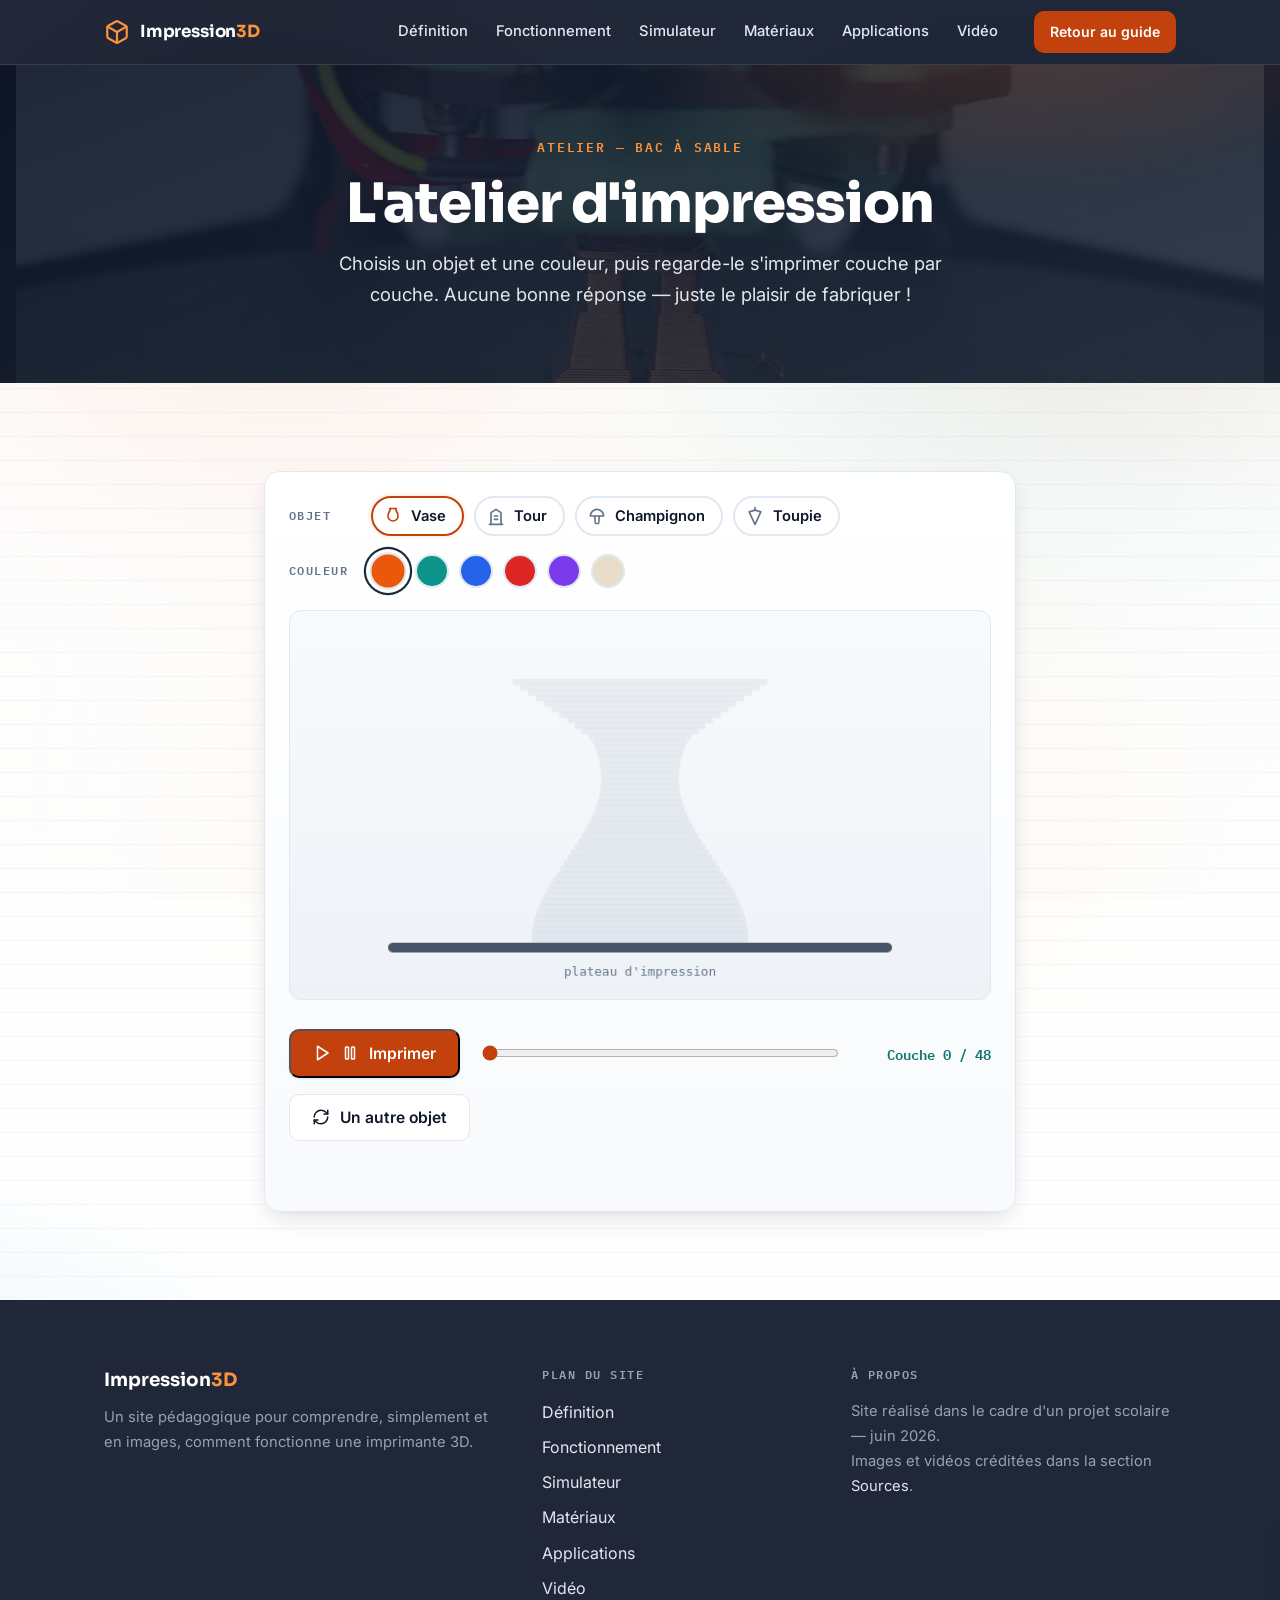
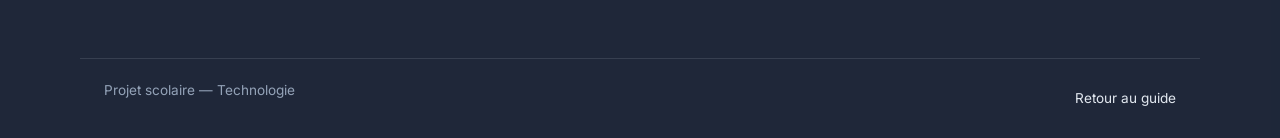
==== commit 588d5ccd: "feat: remplacer la vidéo de fond des sections claires par une aurore animée (couleurs de marque)" ====
--- a/atelier.html
+++ b/atelier.html
@@ -13,10 +13,8 @@
 </head>
 <body>
 
-<!-- ===== Vidéo de fond, derrière les sections claires (décorative) ===== -->
-<video class="fond-video" autoplay muted loop playsinline aria-hidden="true" tabindex="-1">
-    <source src="videos/impression-3d-timelapse.webm" type="video/webm">
-</video>
+<!-- ===== Fond animé « aurore » derrière les sections claires (décoratif) ===== -->
+<div class="fond-abstrait" aria-hidden="true"></div>
 
 <!-- ===== Barre de navigation ===== -->
 <header class="navbar">
--- a/style.css
+++ b/style.css
@@ -89,26 +89,52 @@
     100% { background-position: 0% 0%; }
 }
 
-/* ===== Vidéo de fond derrière les sections claires =====
-   Le timelapse passe en arrière-plan fixe, adouci et éclairci.
-   Les sections claires sont légèrement translucides : la vidéo
-   transparaît comme une texture vivante, sans gêner la lecture du
-   texte foncé. */
-.fond-video {
+/* ===== Fond animé « aurore » derrière les sections claires =====
+   Trois halos aux couleurs de la marque dérivent lentement en boucle :
+   une texture abstraite et douce, vivante comme une vidéo mais bien plus
+   lisible et légère. Les sections claires translucides la laissent
+   transparaître. Tout se fige proprement en cas d'animations réduites. */
+.fond-abstrait {
     position: fixed;
-    inset: 0;
-    width: 100%;
-    height: 100%;
-    object-fit: cover;
+    inset: -15%;
     z-index: -3;
     pointer-events: none;
-    filter: saturate(0.82) brightness(1.12) blur(1.5px);
-    transform: scale(1.05);
-}
-
-@media (prefers-reduced-motion: reduce) {
-    /* La vidéo est mise en pause par le script ; on l'adoucit encore */
-    .fond-video { filter: saturate(0.7) brightness(1.18) blur(2px); }
+    filter: blur(70px);
+    background: radial-gradient(38% 42% at 28% 32%, rgba(234, 88, 12, 0.55), transparent 72%);
+    animation: derive-a 30s ease-in-out infinite alternate;
+    will-change: transform;
+}
+
+.fond-abstrait::before,
+.fond-abstrait::after {
+    content: "";
+    position: absolute;
+    inset: 0;
+}
+
+.fond-abstrait::before {
+    background: radial-gradient(40% 44% at 72% 38%, rgba(13, 148, 136, 0.50), transparent 72%);
+    animation: derive-b 38s ease-in-out infinite alternate;
+}
+
+.fond-abstrait::after {
+    background: radial-gradient(46% 48% at 52% 78%, rgba(251, 191, 36, 0.45), transparent 72%);
+    animation: derive-c 46s ease-in-out infinite alternate;
+}
+
+@keyframes derive-a {
+    from { transform: translate(-7%, -5%) scale(1); }
+    to   { transform: translate(9%, 7%) scale(1.25); }
+}
+
+@keyframes derive-b {
+    from { transform: translate(7%, 5%) scale(1.15); }
+    to   { transform: translate(-9%, -7%) scale(1); }
+}
+
+@keyframes derive-c {
+    from { transform: translate(0, 7%) scale(1); }
+    to   { transform: translate(5%, -9%) scale(1.3); }
 }
 
 ::selection {
